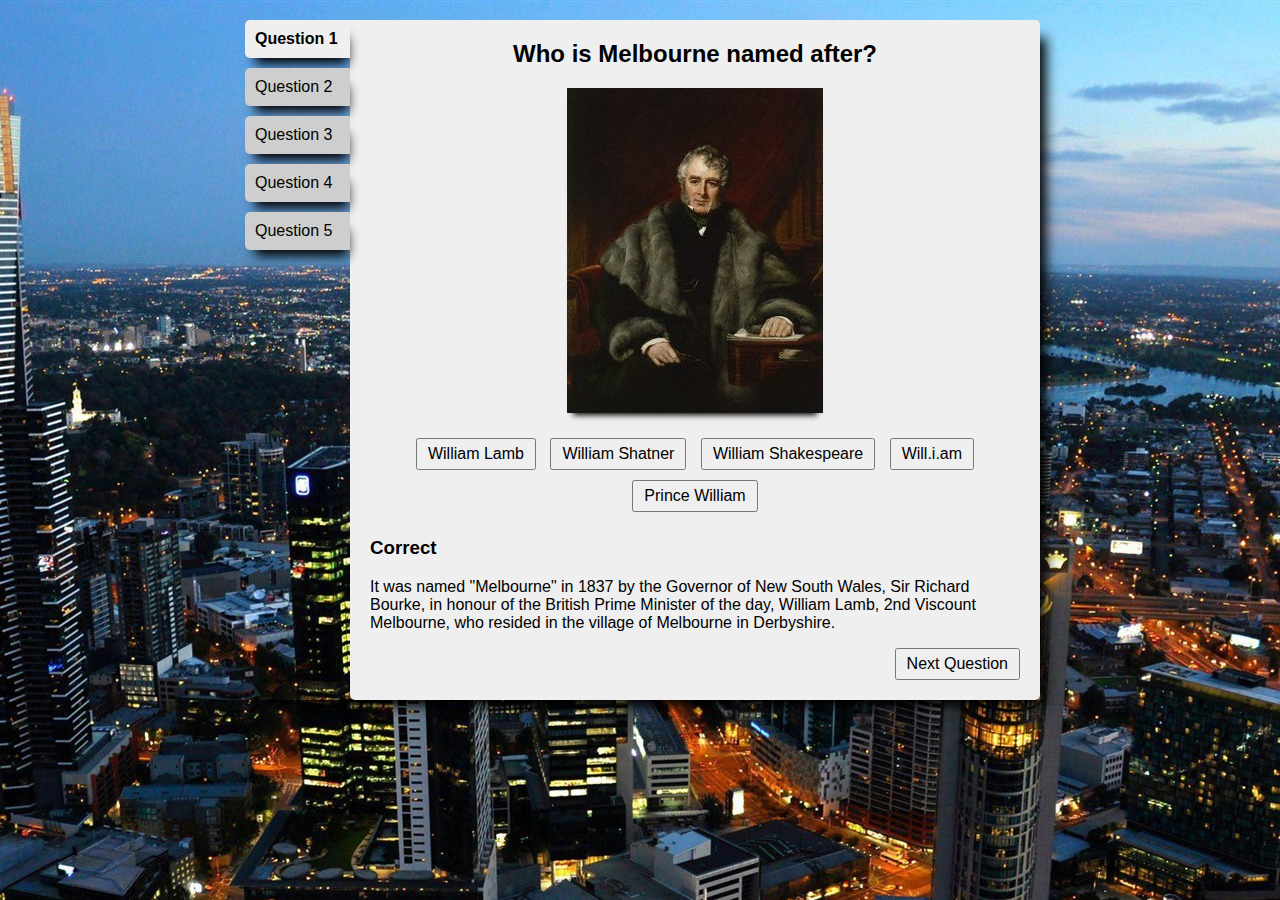
==== index.html @ f051f937 "Changed main.html to index" ====
<!doctype html>
<html lang="en">
<head>
	<meta charset="UTF-8">
	<title>A Quiz on Melbourne</title>
	<link rel="stylesheet" href="css/normalize.css">
	<link rel="stylesheet" href="css/main.css">
</head>
<body>
	<div id="container">
		<div id="tabs">
			<ul>
				<li id="q1" class="selected-tab">Question 1</li>
				<li id="q2" class="unselected-tab">Question 2</li>
				<li id="q3" class="unselected-tab">Question 3</li>
				<li id="q4" class="unselected-tab">Question 4</li>
				<li id="q5" class="unselected-tab">Question 5</li>
			</ul>
		</div>

		<div id="content">
			<h2>Who is Melbourne named after?</h2>
			<img src="images/william-lamb.jpg" alt="">

			<div id="answer-buttons">
				<button id="answer1-btn">William Lamb</button>
				<button id="answer2-btn">William Shatner</button>
				<button id="answer3-btn">William Shakespeare</button>
				<button id="answer4-btn">Will.i.am</button>
				<button id="answer5-btn">Prince William</button>
			</div>

			<div id="answer">
				<h3>Correct</h3>
				<p>It was named "Melbourne" in 1837 by the Governor of New South Wales, Sir Richard Bourke, in honour of the British Prime Minister of the day, William Lamb, 2nd Viscount Melbourne, who resided in the village of Melbourne in Derbyshire.</p>
				
				<div class="next-button">
					<button id="next-btn">Next Question</button>
				</div>
			</div>
		</div>
	</div>


	<!-- Javascript -->
	<script src="js/jquery-2.1.4.min.js"></script>
	<script src="js/app.js"></script>
</body>
</html>
---- css/main.css ----
* {
	box-sizing: border-box;

	/*outline: red 1px solid;*/
}

html, body {
	padding: 0px;
	margin: 0px;
}

body {
	background-image: url("../images/melbourne-night.jpg");
	background-repeat: no-repeat;
	background-position: center top;
	background-size: stretch;
}

h2 {
	padding-top: 20px;
	text-align: center;
}

p {
	/*padding: 10px;*/
}

/*Main Container*/
#container {
	/*position: relative;*/
	max-width: 800px;	/* Will allow for some smaller windows and resize itself */
	margin: 0px auto;
	box-shadow: 12px 12px 12px -6px black;
}

/*Navigation Tabs*/
#tabs {
	float: left;
	left: 0px;
	width: 110px;
}

#tabs ul {
	padding: 0px;
	margin: 0px;
}

#tabs li {
	list-style-type: none;
	padding: 10px 5px 10px 10px;
	margin: 0px 0px 10px 5px;
	border-radius: 5px 0px 0px 5px;
	box-shadow: 4px 12px 12px -6px black;
}

.selected-tab {
	background-color: #efefef;	
	font-weight: bold;
}

.unselected-tab {
	background-color: #CECECE;		
}

/*Content*/
#content {
	margin-left: 110px;
	background-color: #efefef;
	padding: 0px 20px 20px 20px;
	border-radius: 0px 5px 5px 5px;	
}

#content img {
	display: block;
	margin: 0px auto;
	max-width: 100%;	/* re-sizes image with the window */
	box-shadow: 0 8px 6px -6px black;
}

button {
	padding: 5px 10px;
}	/* need to style with gradient and hover/action effects */

#answer-buttons {
	text-align: center;
	margin: 20px;
}

#answer-buttons button {
	margin: 5px;
}

.next-button {
	text-align: right;
}

#answer {
	/*visibility: hidden;	 Hide the answer until JS reveals it */
}
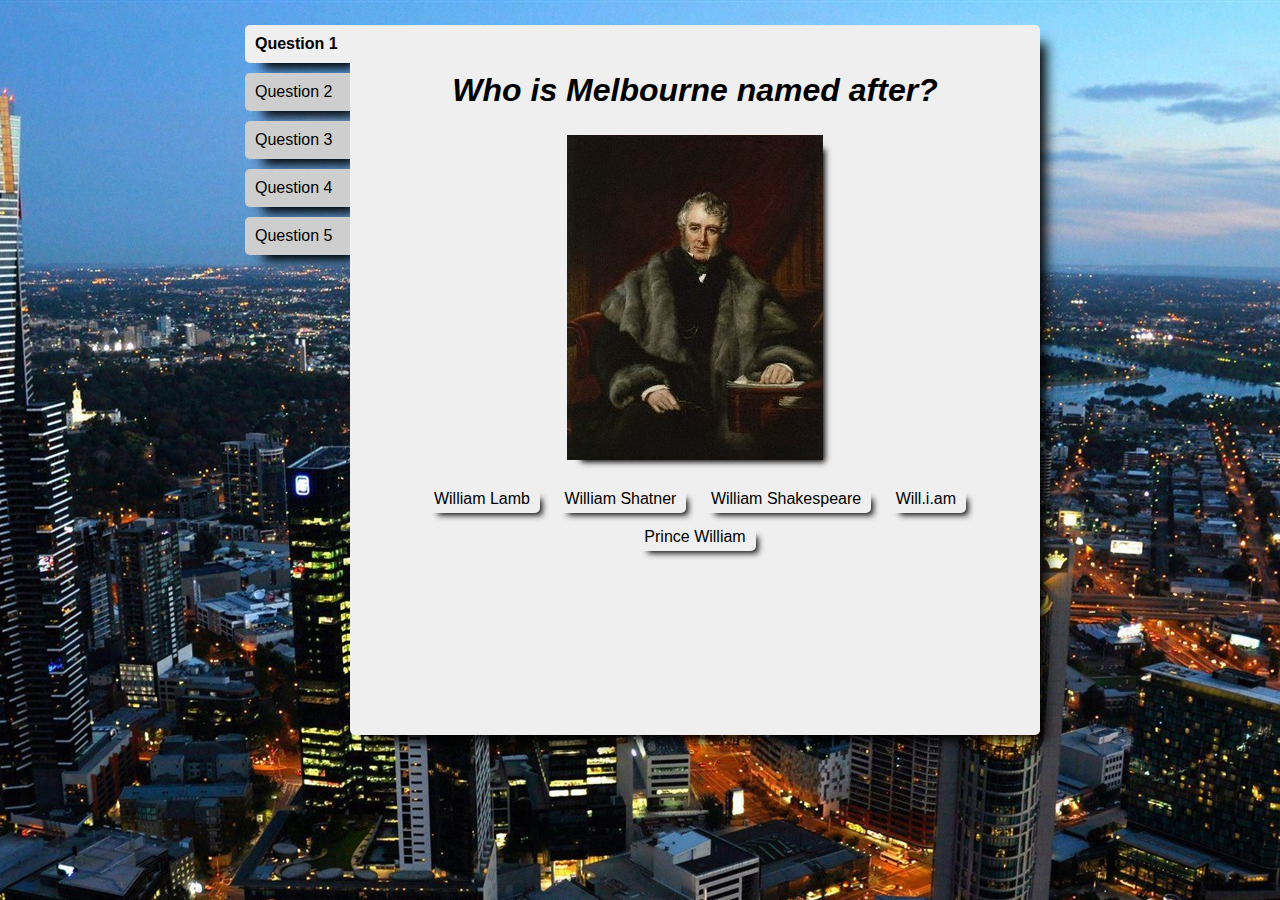
==== commit daac6bce: "js update of question 1 data implemented" ====
--- a/index.html
+++ b/index.html
@@ -10,7 +10,7 @@
 	<div id="container">
 		<div id="tabs">
 			<ul>
-				<li id="q1" class="selected-tab">Question 1</li>
+				<li id="q1" class="unselected-tab">Question 1</li>
 				<li id="q2" class="unselected-tab">Question 2</li>
 				<li id="q3" class="unselected-tab">Question 3</li>
 				<li id="q4" class="unselected-tab">Question 4</li>
@@ -19,16 +19,24 @@
 		</div>
 
 		<div id="content">
-			<h2>Who is Melbourne named after?</h2>
-			<img src="images/william-lamb.jpg" alt="">
+			<!-- <h2>Who is Melbourne named after?</h2> -->
+			<h2>blah?</h2>
+			<!-- <img src="images/william-lamb.jpg" alt=""> -->
+			<img src="" alt="">
 
 			<div id="answer-buttons">
-				<button id="answer1-btn">William Lamb</button>
+<!-- 				<button id="answer1-btn">William Lamb</button>
 				<button id="answer2-btn">William Shatner</button>
 				<button id="answer3-btn">William Shakespeare</button>
 				<button id="answer4-btn">Will.i.am</button>
 				<button id="answer5-btn">Prince William</button>
-			</div>
+ -->
+				<button id="answer1-btn"></button>
+				<button id="answer2-btn"></button>
+				<button id="answer3-btn"></button>
+				<button id="answer4-btn"></button>
+				<button id="answer5-btn"></button>
+ 			</div>
 
 			<div id="answer">
 				<h3>Correct</h3>
--- a/css/main.css
+++ b/css/main.css
@@ -16,26 +16,28 @@
 	background-size: stretch;
 }
 
+h1, h2, h3, h4, h5, h6, p {
+	font-family: Helvetica, Arial;
+}
+
 h2 {
+	font-size: 2em;
 	padding-top: 20px;
 	text-align: center;
-}
-
-p {
-	/*padding: 10px;*/
+	font-style: italic;
 }
 
 /*Main Container*/
 #container {
-	/*position: relative;*/
+	position: relative;
+	top:25px;
 	max-width: 800px;	/* Will allow for some smaller windows and resize itself */
 	margin: 0px auto;
-	box-shadow: 12px 12px 12px -6px black;
 }
 
 /*Navigation Tabs*/
 #tabs {
-	float: left;
+	position: absolute;
 	left: 0px;
 	width: 110px;
 }
@@ -50,7 +52,7 @@
 	padding: 10px 5px 10px 10px;
 	margin: 0px 0px 10px 5px;
 	border-radius: 5px 0px 0px 5px;
-	box-shadow: 4px 12px 12px -6px black;
+	box-shadow: 12px 12px 12px -6px black;
 }
 
 .selected-tab {
@@ -59,27 +61,42 @@
 }
 
 .unselected-tab {
-	background-color: #CECECE;		
+	background-color: #CECECE;	
+	font-weight: normal;	
 }
 
 /*Content*/
 #content {
-	margin-left: 110px;
 	background-color: #efefef;
 	padding: 0px 20px 20px 20px;
 	border-radius: 0px 5px 5px 5px;	
+	position: absolute; /*Set to absolute so the box-shadow from the tabs doesn't go into this area*/
+	left: 110px;
+	box-shadow: 12px 12px 12px -6px black;
 }
 
 #content img {
 	display: block;
 	margin: 0px auto;
 	max-width: 100%;	/* re-sizes image with the window */
-	box-shadow: 0 8px 6px -6px black;
+	box-shadow: 8px 8px 6px -6px black;
 }
 
 button {
 	padding: 5px 10px;
-}	/* need to style with gradient and hover/action effects */
+	border-radius: 5px;
+	border: none;
+	box-shadow: 8px 8px 6px -6px black;
+}	
+
+button:hover{
+	background-color: #CECECE;
+}
+
+button:focus {
+	outline:0;
+	background-color: #CECECE;
+}
 
 #answer-buttons {
 	text-align: center;
@@ -95,5 +112,5 @@
 }
 
 #answer {
-	/*visibility: hidden;	 Hide the answer until JS reveals it */
+	visibility: hidden;	 /* Hide the answer until JS reveals it */
 }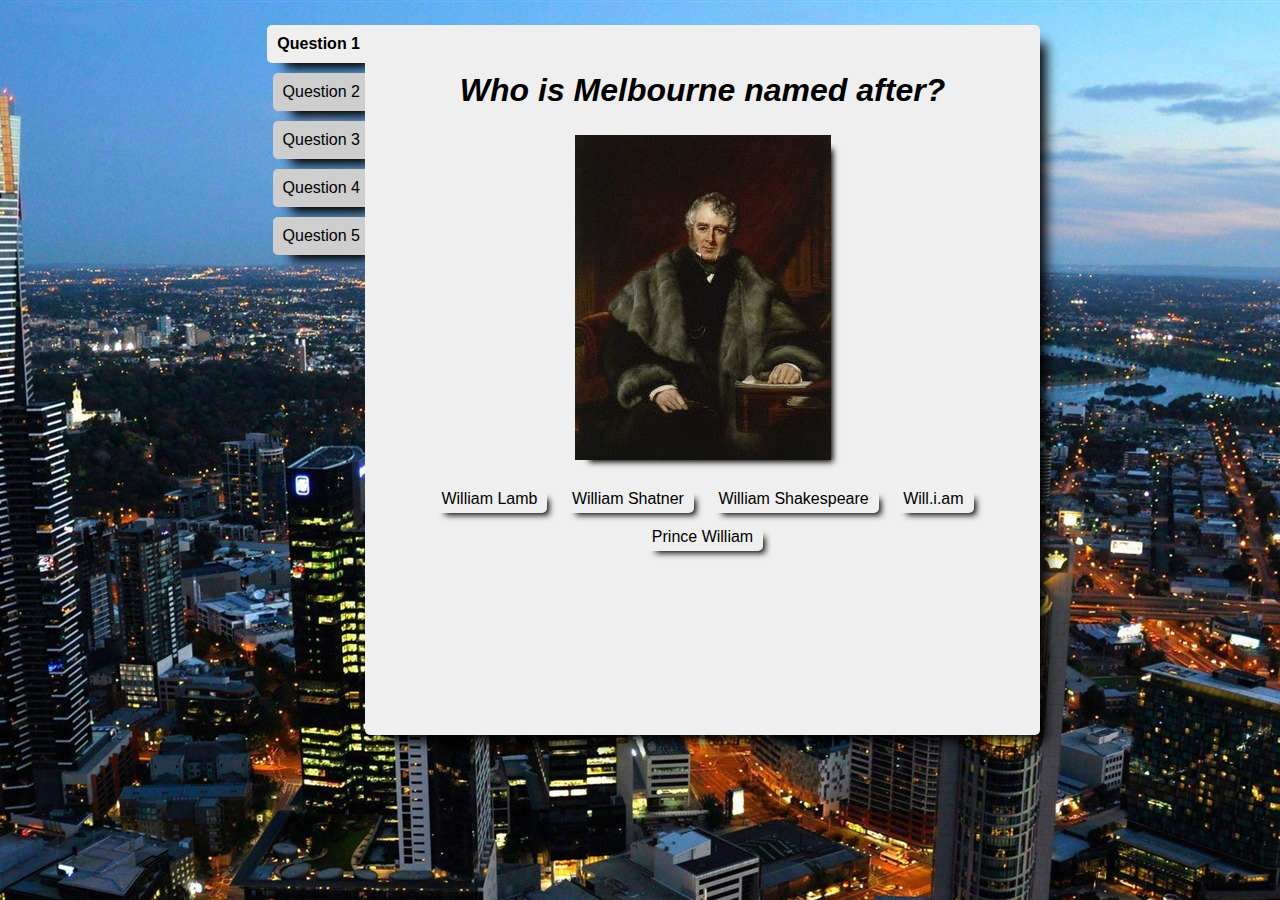
==== commit b2f59f6e: "Almost finished" ====
--- a/index.html
+++ b/index.html
@@ -19,18 +19,11 @@
 		</div>
 
 		<div id="content">
-			<!-- <h2>Who is Melbourne named after?</h2> -->
 			<h2>blah?</h2>
-			<!-- <img src="images/william-lamb.jpg" alt=""> -->
+			<div id="summary"></div>
 			<img src="" alt="">
 
 			<div id="answer-buttons">
-<!-- 				<button id="answer1-btn">William Lamb</button>
-				<button id="answer2-btn">William Shatner</button>
-				<button id="answer3-btn">William Shakespeare</button>
-				<button id="answer4-btn">Will.i.am</button>
-				<button id="answer5-btn">Prince William</button>
- -->
 				<button id="answer1-btn"></button>
 				<button id="answer2-btn"></button>
 				<button id="answer3-btn"></button>
@@ -40,7 +33,8 @@
 
 			<div id="answer">
 				<h3>Correct</h3>
-				<p>It was named "Melbourne" in 1837 by the Governor of New South Wales, Sir Richard Bourke, in honour of the British Prime Minister of the day, William Lamb, 2nd Viscount Melbourne, who resided in the village of Melbourne in Derbyshire.</p>
+
+				<p>Answer</p>
 				
 				<div class="next-button">
 					<button id="next-btn">Next Question</button>
--- a/css/main.css
+++ b/css/main.css
@@ -39,7 +39,7 @@
 #tabs {
 	position: absolute;
 	left: 0px;
-	width: 110px;
+	width: 125px;
 }
 
 #tabs ul {
@@ -58,11 +58,27 @@
 .selected-tab {
 	background-color: #efefef;	
 	font-weight: bold;
+	float: right;
 }
 
 .unselected-tab {
 	background-color: #CECECE;	
 	font-weight: normal;	
+	float: right;
+}
+
+.correct {
+	background-image: url("../images/tick.png");
+	float: right;
+	height: 1em;
+	width: 1em;
+}
+
+.incorrect {
+	background-image: url("../images/cross.png");
+	float: right;
+	height: 1em;
+	width: 1em;
 }
 
 /*Content*/
@@ -71,7 +87,7 @@
 	padding: 0px 20px 20px 20px;
 	border-radius: 0px 5px 5px 5px;	
 	position: absolute; /*Set to absolute so the box-shadow from the tabs doesn't go into this area*/
-	left: 110px;
+	left: 125px;	/* Must be equal to #tabs width */
 	box-shadow: 12px 12px 12px -6px black;
 }
 
@@ -113,4 +129,9 @@
 
 #answer {
 	visibility: hidden;	 /* Hide the answer until JS reveals it */
+}
+
+#summary {
+	display: none;
+	text-align: center;
 }